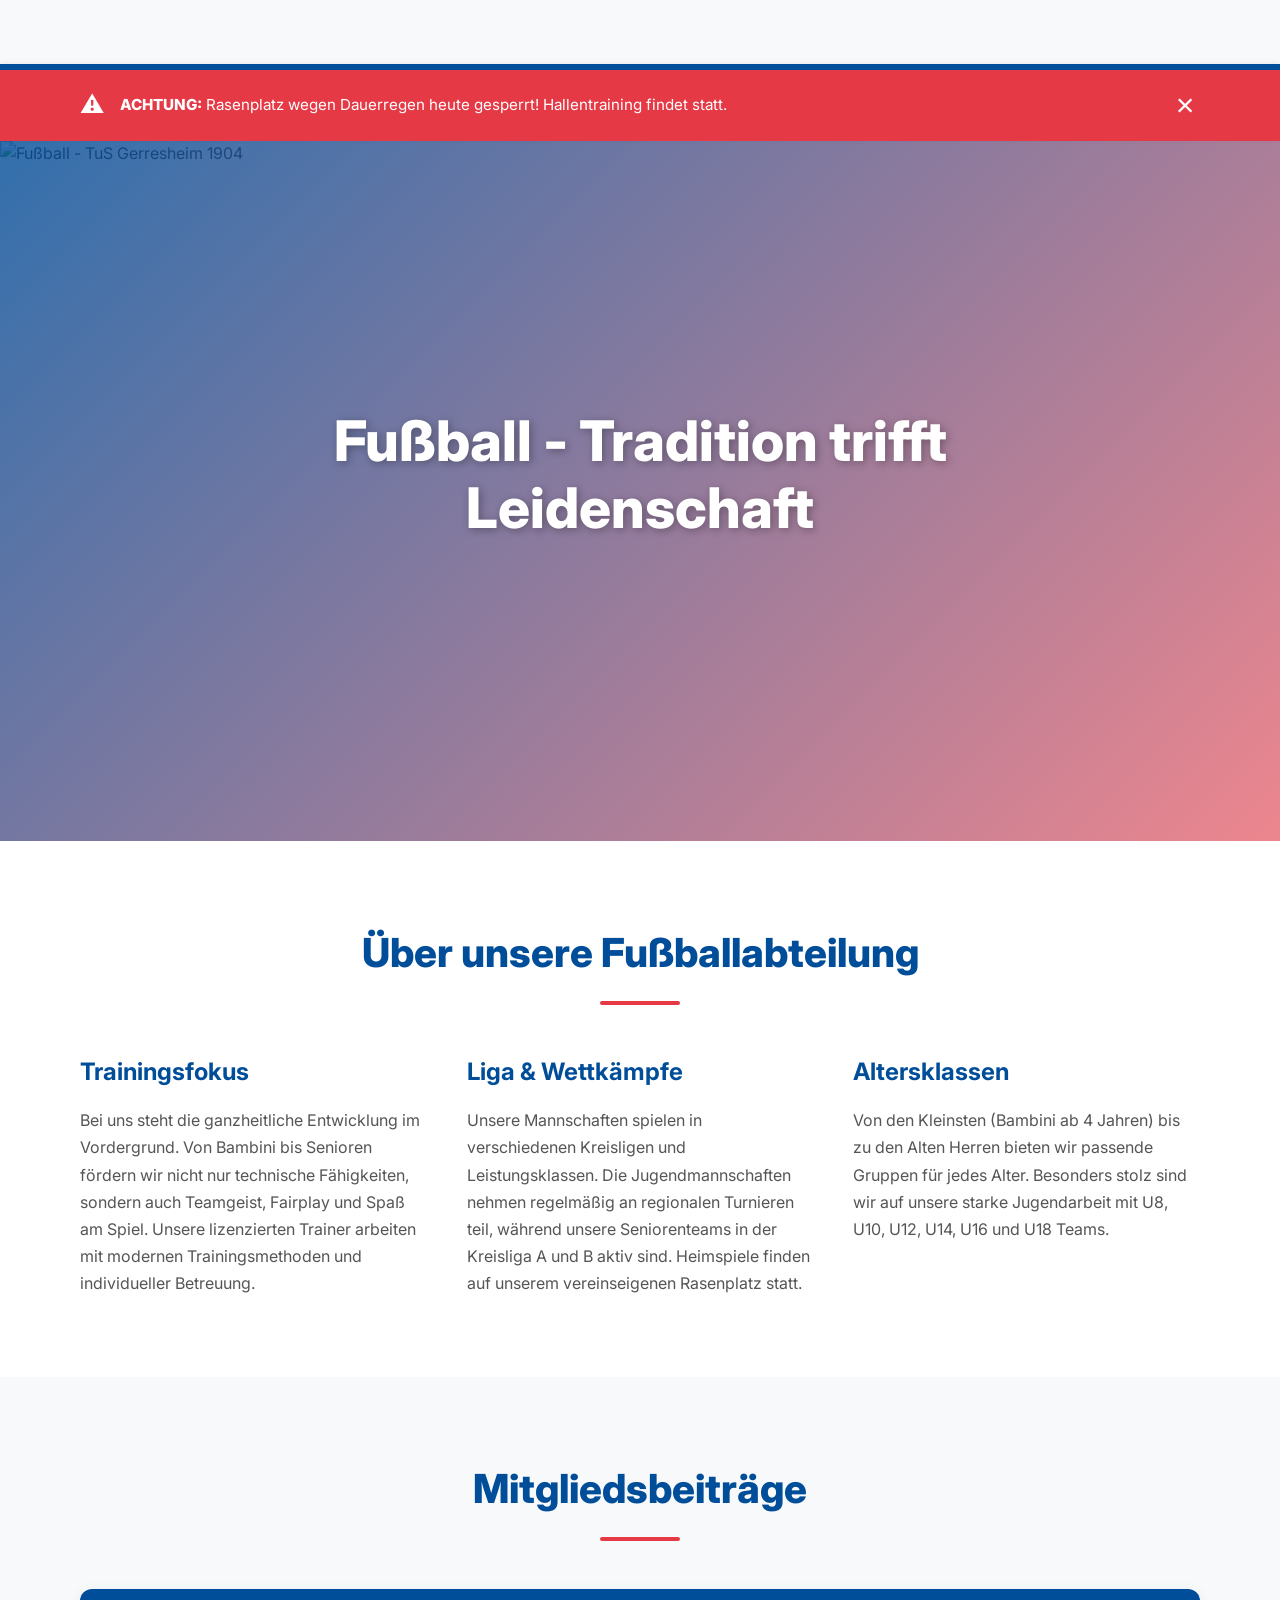
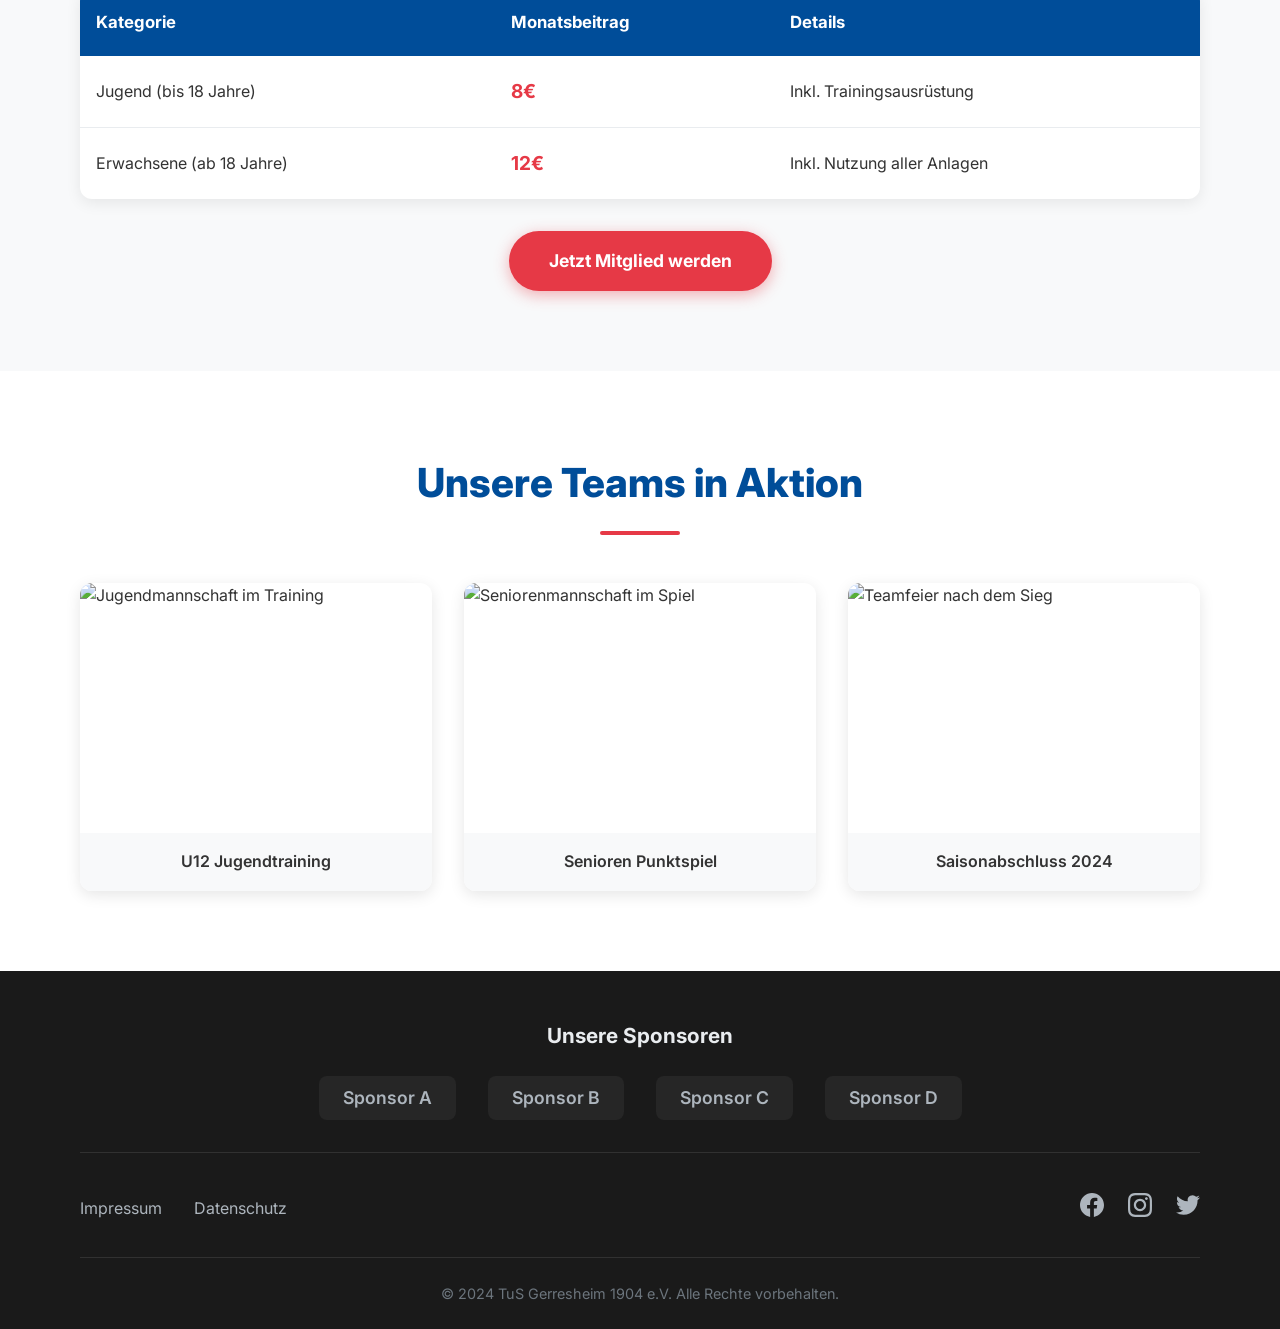
==== fussball.html @ 2b47c6f2 "Next" ====
<!DOCTYPE html>
<html lang="de">

<head>
    <meta charset="UTF-8">
    <meta name="viewport" content="width=device-width, initial-scale=1.0">
    <meta name="description"
        content="Fußballabteilung TuS Gerresheim 1904 e.V. - Tradition, Leidenschaft und Teamgeist seit 1904.">
    <title>Fußball - TuS Gerresheim 1904 e.V.</title>

    <!-- Google Fonts -->
    <link rel="preconnect" href="https://fonts.googleapis.com">
    <link rel="preconnect" href="https://fonts.gstatic.com" crossorigin>
    <link href="https://fonts.googleapis.com/css2?family=Inter:wght@400;600;700;800&display=swap" rel="stylesheet">

    <!-- Stylesheet -->
    <link rel="stylesheet" href="styles.css">
</head>

<body>

    <!-- ==================== HEADER & NAVIGATION ==================== -->
    <header class="site-header">
        <div class="container">
            <div class="header-content">
                <!-- Logo -->
                <div class="logo">
                    <h1>TuS Gerresheim 1904</h1>
                </div>

                <!-- Desktop Navigation -->
                <nav class="main-nav">
                    <ul class="nav-list">
                        <li><a href="index.html">Start</a></li>
                        <li class="dropdown">
                            <a href="index.html#abteilungen">Abteilungen</a>
                            <ul class="dropdown-menu">
                                <li><a href="fussball.html">Fußball</a></li>
                                <li><a href="tennis.html">Tennis</a></li>
                                <li><a href="index.html#turnen">Turnen</a></li>
                            </ul>
                        </li>
                        <li><a href="mitgliedschaft.html">Mitgliedschaft</a></li>
                        <li><a href="kontakt.html">Kontakt</a></li>
                    </ul>
                </nav>

                <!-- Mobile Hamburger -->
                <button class="hamburger" id="hamburger" aria-label="Toggle navigation">
                    <span></span>
                    <span></span>
                    <span></span>
                </button>
            </div>
        </div>

        <!-- Mobile Navigation -->
        <nav class="mobile-nav" id="mobileNav">
            <ul class="mobile-nav-list">
                <li><a href="index.html">Start</a></li>
                <li><a href="fussball.html">Fußball</a></li>
                <li><a href="tennis.html">Tennis</a></li>
                <li><a href="index.html#turnen">Turnen</a></li>
                <li><a href="mitgliedschaft.html">Mitgliedschaft</a></li>
                <li><a href="kontakt.html">Kontakt</a></li>
            </ul>
        </nav>
    </header>

    <!-- ==================== NEWS TICKER (CRITICAL FEATURE) ==================== -->
    <div class="news-ticker" id="newsTicker">
        <div class="container">
            <div class="ticker-content">
                <span class="ticker-icon">⚠</span>
                <p class="ticker-text">
                    <strong>ACHTUNG:</strong> Rasenplatz wegen Dauerregen heute gesperrt! Hallentraining findet statt.
                </p>
                <button class="ticker-close" id="tickerClose" aria-label="Nachricht schließen">
                    &times;
                </button>
            </div>
        </div>
    </div>

    <!-- ==================== HERO SECTION ==================== -->
    <section class="hero">
        <div class="hero-image">
            <img src="https://images.pexels.com/photos/274422/pexels-photo-274422.jpeg?auto=compress&cs=tinysrgb&w=1260&h=750&dpr=1"
                alt="Fußball - TuS Gerresheim 1904">
        </div>
        <div class="hero-overlay"></div>
        <div class="hero-content">
            <h2 class="hero-headline">Fußball - Tradition trifft Leidenschaft</h2>
        </div>
    </section>

    <!-- ==================== INFOS SECTION ==================== -->
    <section class="department-detail">
        <div class="container">
            <h2 class="section-title">Über unsere Fußballabteilung</h2>

            <div class="detail-content">
                <div class="detail-block">
                    <h3>Trainingsfokus</h3>
                    <p>Bei uns steht die ganzheitliche Entwicklung im Vordergrund. Von Bambini bis Senioren fördern wir
                        nicht nur technische Fähigkeiten, sondern auch Teamgeist, Fairplay und Spaß am Spiel. Unsere
                        lizenzierten Trainer arbeiten mit modernen Trainingsmethoden und individueller Betreuung.</p>
                </div>

                <div class="detail-block">
                    <h3>Liga & Wettkämpfe</h3>
                    <p>Unsere Mannschaften spielen in verschiedenen Kreisligen und Leistungsklassen. Die
                        Jugendmannschaften nehmen regelmäßig an regionalen Turnieren teil, während unsere Seniorenteams
                        in der Kreisliga A und B aktiv sind. Heimspiele finden auf unserem vereinseigenen Rasenplatz
                        statt.</p>
                </div>

                <div class="detail-block">
                    <h3>Altersklassen</h3>
                    <p>Von den Kleinsten (Bambini ab 4 Jahren) bis zu den Alten Herren bieten wir passende Gruppen für
                        jedes Alter. Besonders stolz sind wir auf unsere starke Jugendarbeit mit U8, U10, U12, U14, U16
                        und U18 Teams.</p>
                </div>
            </div>
        </div>
    </section>

    <!-- ==================== PRICING SECTION ==================== -->
    <section class="pricing-section">
        <div class="container">
            <h2 class="section-title">Mitgliedsbeiträge</h2>

            <div class="pricing-table-wrapper">
                <table class="pricing-table">
                    <thead>
                        <tr>
                            <th>Kategorie</th>
                            <th>Monatsbeitrag</th>
                            <th>Details</th>
                        </tr>
                    </thead>
                    <tbody>
                        <tr>
                            <td data-label="Kategorie">Jugend (bis 18 Jahre)</td>
                            <td data-label="Monatsbeitrag"><strong>8€</strong></td>
                            <td data-label="Details">Inkl. Trainingsausrüstung</td>
                        </tr>
                        <tr>
                            <td data-label="Kategorie">Erwachsene (ab 18 Jahre)</td>
                            <td data-label="Monatsbeitrag"><strong>12€</strong></td>
                            <td data-label="Details">Inkl. Nutzung aller Anlagen</td>
                        </tr>
                    </tbody>
                </table>
            </div>

            <div class="cta-centered">
                <a href="mitgliedschaft.html" class="cta-button">Jetzt Mitglied werden</a>
            </div>
        </div>
    </section>

    <!-- ==================== TEAM GALLERY SECTION ==================== -->
    <section class="team-gallery">
        <div class="container">
            <h2 class="section-title">Unsere Teams in Aktion</h2>

            <div class="photo-grid">
                <div class="photo-item">
                    <img src="https://images.pexels.com/photos/274506/pexels-photo-274506.jpeg?auto=compress&cs=tinysrgb&w=800"
                        alt="Jugendmannschaft im Training">
                    <p class="photo-caption">U12 Jugendtraining</p>
                </div>

                <div class="photo-item">
                    <img src="https://images.pexels.com/photos/262524/pexels-photo-262524.jpeg?auto=compress&cs=tinysrgb&w=800"
                        alt="Seniorenmannschaft im Spiel">
                    <p class="photo-caption">Senioren Punktspiel</p>
                </div>

                <div class="photo-item">
                    <img src="https://images.pexels.com/photos/1884574/pexels-photo-1884574.jpeg?auto=compress&cs=tinysrgb&w=800"
                        alt="Teamfeier nach dem Sieg">
                    <p class="photo-caption">Saisonabschluss 2024</p>
                </div>
            </div>
        </div>
    </section>

    <!-- ==================== FOOTER ==================== -->
    <footer class="site-footer">
        <div class="container">
            <!-- Sponsors Strip -->
            <div class="sponsors">
                <h3>Unsere Sponsoren</h3>
                <div class="sponsors-list">
                    <span class="sponsor-item">Sponsor A</span>
                    <span class="sponsor-item">Sponsor B</span>
                    <span class="sponsor-item">Sponsor C</span>
                    <span class="sponsor-item">Sponsor D</span>
                </div>
            </div>

            <!-- Footer Links & Social -->
            <div class="footer-content">
                <div class="footer-links">
                    <a href="#impressum">Impressum</a>
                    <a href="#datenschutz">Datenschutz</a>
                </div>

                <div class="social-media">
                    <a href="#" aria-label="Facebook">
                        <svg xmlns="http://www.w3.org/2000/svg" width="24" height="24" viewBox="0 0 24 24"
                            fill="currentColor">
                            <path
                                d="M24 12.073c0-6.627-5.373-12-12-12s-12 5.373-12 12c0 5.99 4.388 10.954 10.125 11.854v-8.385H7.078v-3.47h3.047V9.43c0-3.007 1.792-4.669 4.533-4.669 1.312 0 2.686.235 2.686.235v2.953H15.83c-1.491 0-1.956.925-1.956 1.874v2.25h3.328l-.532 3.47h-2.796v8.385C19.612 23.027 24 18.062 24 12.073z" />
                        </svg>
                    </a>
                    <a href="#" aria-label="Instagram">
                        <svg xmlns="http://www.w3.org/2000/svg" width="24" height="24" viewBox="0 0 24 24"
                            fill="currentColor">
                            <path
                                d="M12 2.163c3.204 0 3.584.012 4.85.07 3.252.148 4.771 1.691 4.919 4.919.058 1.265.069 1.645.069 4.849 0 3.205-.012 3.584-.069 4.849-.149 3.225-1.664 4.771-4.919 4.919-1.266.058-1.644.07-4.85.07-3.204 0-3.584-.012-4.849-.07-3.26-.149-4.771-1.699-4.919-4.92-.058-1.265-.07-1.644-.07-4.849 0-3.204.013-3.583.07-4.849.149-3.227 1.664-4.771 4.919-4.919 1.266-.057 1.645-.069 4.849-.069zm0-2.163c-3.259 0-3.667.014-4.947.072-4.358.2-6.78 2.618-6.98 6.98-.059 1.281-.073 1.689-.073 4.948 0 3.259.014 3.668.072 4.948.2 4.358 2.618 6.78 6.98 6.98 1.281.058 1.689.072 4.948.072 3.259 0 3.668-.014 4.948-.072 4.354-.2 6.782-2.618 6.979-6.98.059-1.28.073-1.689.073-4.948 0-3.259-.014-3.667-.072-4.947-.196-4.354-2.617-6.78-6.979-6.98-1.281-.059-1.69-.073-4.949-.073zm0 5.838c-3.403 0-6.162 2.759-6.162 6.162s2.759 6.163 6.162 6.163 6.162-2.759 6.162-6.163c0-3.403-2.759-6.162-6.162-6.162zm0 10.162c-2.209 0-4-1.79-4-4 0-2.209 1.791-4 4-4s4 1.791 4 4c0 2.21-1.791 4-4 4zm6.406-11.845c-.796 0-1.441.645-1.441 1.44s.645 1.44 1.441 1.44c.795 0 1.439-.645 1.439-1.44s-.644-1.44-1.439-1.44z" />
                        </svg>
                    </a>
                    <a href="#" aria-label="Twitter">
                        <svg xmlns="http://www.w3.org/2000/svg" width="24" height="24" viewBox="0 0 24 24"
                            fill="currentColor">
                            <path
                                d="M23.953 4.57a10 10 0 01-2.825.775 4.958 4.958 0 002.163-2.723c-.951.555-2.005.959-3.127 1.184a4.92 4.92 0 00-8.384 4.482C7.69 8.095 4.067 6.13 1.64 3.162a4.822 4.822 0 00-.666 2.475c0 1.71.87 3.213 2.188 4.096a4.904 4.904 0 01-2.228-.616v.06a4.923 4.923 0 003.946 4.827 4.996 4.996 0 01-2.212.085 4.936 4.936 0 004.604 3.417 9.867 9.867 0 01-6.102 2.105c-.39 0-.779-.023-1.17-.067a13.995 13.995 0 007.557 2.209c9.053 0 13.998-7.496 13.998-13.985 0-.21 0-.42-.015-.63A9.935 9.935 0 0024 4.59z" />
                        </svg>
                    </a>
                </div>
            </div>

            <div class="footer-copyright">
                <p>&copy; 2024 TuS Gerresheim 1904 e.V. Alle Rechte vorbehalten.</p>
            </div>
        </div>
    </footer>

    <!-- JavaScript -->
    <script src="script.js"></script>

</body>

</html>
---- styles.css ----
/* ==================== RESET & BASE STYLES ==================== */
* {
    margin: 0;
    padding: 0;
    box-sizing: border-box;
}

html {
    scroll-behavior: smooth;
}

body {
    font-family: 'Inter', -apple-system, BlinkMacSystemFont, 'Segoe UI', Roboto, sans-serif;
    line-height: 1.6;
    color: #333;
    background-color: #f8f9fa;
}

.container {
    max-width: 1200px;
    margin: 0 auto;
    padding: 0 20px;
}

/* ==================== HEADER & NAVIGATION ==================== */
.site-header {
    background-color: #004d99;
    /* Deep Club Blue */
    color: white;
    padding: 1rem 0;
    position: sticky;
    top: 4rem;
    z-index: 999;
    /* Below ticker (1001) */
    box-shadow: 0 2px 8px rgba(0, 0, 0, 0.15);
}

.header-content {
    display: flex;
    justify-content: space-between;
    align-items: center;
}

.logo h1 {
    font-size: 1.5rem;
    font-weight: 800;
    letter-spacing: -0.5px;
}

/* Desktop Navigation */
.main-nav {
    display: none;
}

.nav-list {
    display: flex;
    list-style: none;
    gap: 2rem;
}

.nav-list a {
    color: white;
    text-decoration: none;
    font-weight: 600;
    transition: color 0.3s ease;
    padding: 0.5rem 0;
}

.nav-list a:hover {
    color: #e63946;
    /* Energetic Red */
}

/* Dropdown */
.dropdown {
    position: relative;
}

.dropdown-menu {
    position: absolute;
    top: 100%;
    left: 0;
    background-color: #003d7a;
    list-style: none;
    min-width: 150px;
    opacity: 0;
    visibility: hidden;
    transform: translateY(-10px);
    transition: all 0.3s ease;
    border-radius: 4px;
    overflow: hidden;
}

.dropdown:hover .dropdown-menu {
    opacity: 1;
    visibility: visible;
    transform: translateY(0);
}

.dropdown-menu li {
    border-bottom: 1px solid rgba(255, 255, 255, 0.1);
}

.dropdown-menu li:last-child {
    border-bottom: none;
}

.dropdown-menu a {
    display: block;
    padding: 0.75rem 1rem;
}

.dropdown-menu a:hover {
    background-color: #002d5a;
}

/* Hamburger Menu */
.hamburger {
    display: flex;
    flex-direction: column;
    gap: 4px;
    background: none;
    border: none;
    cursor: pointer;
    padding: 8px;
}

.hamburger span {
    width: 25px;
    height: 3px;
    background-color: white;
    transition: all 0.3s ease;
    border-radius: 2px;
}

.hamburger.active span:nth-child(1) {
    transform: rotate(45deg) translate(7px, 7px);
}

.hamburger.active span:nth-child(2) {
    opacity: 0;
}

.hamburger.active span:nth-child(3) {
    transform: rotate(-45deg) translate(6px, -6px);
}

/* Mobile Navigation */
.mobile-nav {
    display: none;
    background-color: #003d7a;
    overflow: hidden;
    max-height: 0;
    transition: max-height 0.3s ease;
}

.mobile-nav.active {
    display: block;
    max-height: 400px;
}

.mobile-nav-list {
    list-style: none;
    padding: 1rem 0;
}

.mobile-nav-list li {
    border-bottom: 1px solid rgba(255, 255, 255, 0.1);
}

.mobile-nav-list a {
    display: block;
    color: white;
    text-decoration: none;
    padding: 1rem 20px;
    font-weight: 600;
    transition: background-color 0.3s ease;
}

.mobile-nav-list a:hover {
    background-color: #002d5a;
}

/* ==================== NEWS TICKER (CRITICAL FEATURE) ==================== */
.news-ticker {
    background-color: #e63946;
    /* Energetic Red */
    color: white;
    padding: 1rem 0;
    animation: slideDown 0.5s ease;
    position: sticky;
    top: 0;
    z-index: 1001;
    /* Higher than header (1000) so it stays on top */
}

@keyframes slideDown {
    from {
        transform: translateY(-100%);
        opacity: 0;
    }

    to {
        transform: translateY(0);
        opacity: 1;
    }
}

.ticker-content {
    display: flex;
    align-items: center;
    gap: 1rem;
}

.ticker-icon {
    font-size: 1.5rem;
    flex-shrink: 0;
}

.ticker-text {
    flex: 1;
    font-size: 0.95rem;
}

.ticker-text strong {
    font-weight: 800;
}

.ticker-close {
    background: none;
    border: none;
    color: white;
    font-size: 2rem;
    cursor: pointer;
    padding: 0;
    width: 30px;
    height: 30px;
    display: flex;
    align-items: center;
    justify-content: center;
    transition: transform 0.2s ease;
    flex-shrink: 0;
}

.ticker-close:hover {
    transform: scale(1.2);
}

.news-ticker.hidden {
    display: none;
}

/* ==================== HERO SECTION ==================== */
.hero {
    position: relative;
    height: 600px;
    display: flex;
    align-items: center;
    justify-content: center;
    overflow: hidden;
}

.hero-image {
    position: absolute;
    top: 0;
    left: 0;
    width: 100%;
    height: 100%;
}

.hero-image img {
    width: 100%;
    height: 100%;
    object-fit: cover;
}

.hero-overlay {
    position: absolute;
    top: 0;
    left: 0;
    width: 100%;
    height: 100%;
    background: linear-gradient(135deg, rgba(0, 77, 153, 0.8), rgba(230, 57, 70, 0.6));
}

.hero-content {
    position: relative;
    z-index: 10;
    text-align: center;
    color: white;
    max-width: 800px;
    padding: 0 20px;
}

.hero-headline {
    font-size: clamp(2rem, 5vw, 3.5rem);
    font-weight: 800;
    margin-bottom: 2rem;
    line-height: 1.2;
    text-shadow: 2px 2px 8px rgba(0, 0, 0, 0.3);
}

.cta-button {
    display: inline-block;
    background-color: #e63946;
    color: white;
    padding: 1rem 2.5rem;
    font-size: 1.1rem;
    font-weight: 700;
    text-decoration: none;
    border-radius: 50px;
    transition: all 0.3s ease;
    box-shadow: 0 4px 15px rgba(230, 57, 70, 0.4);
}

.cta-button:hover {
    background-color: #d62839;
    transform: translateY(-2px);
    box-shadow: 0 6px 20px rgba(230, 57, 70, 0.6);
}

/* ==================== SECTIONS GENERAL ==================== */
section {
    padding: 4rem 0;
}

.section-title {
    text-align: center;
    font-size: 2.5rem;
    font-weight: 800;
    color: #004d99;
    margin-bottom: 3rem;
    position: relative;
}

.section-title::after {
    content: '';
    display: block;
    width: 80px;
    height: 4px;
    background-color: #e63946;
    margin: 1rem auto 0;
    border-radius: 2px;
}

/* ==================== DEPARTMENTS CARDS ==================== */
.departments {
    background-color: white;
}

.departments-grid {
    display: grid;
    grid-template-columns: repeat(auto-fit, minmax(280px, 1fr));
    gap: 2rem;
}

.department-card {
    background: linear-gradient(135deg, #f8f9fa 0%, #e9ecef 100%);
    border-radius: 12px;
    padding: 2.5rem 2rem;
    text-align: center;
    transition: all 0.3s ease;
    border: 2px solid transparent;
}

.department-card:hover {
    transform: translateY(-8px);
    border-color: #004d99;
    box-shadow: 0 12px 30px rgba(0, 77, 153, 0.15);
}

.card-icon {
    color: #004d99;
    margin-bottom: 1.5rem;
}

.department-card h3 {
    font-size: 1.75rem;
    color: #004d99;
    margin-bottom: 1rem;
    font-weight: 700;
}

.department-card p {
    color: #555;
    line-height: 1.7;
}

/* ==================== TRAINING SCHEDULE (RESPONSIVE TABLE) ==================== */
.training-schedule {
    background-color: #f8f9fa;
}

.table-wrapper {
    overflow-x: auto;
    background: white;
    border-radius: 12px;
    box-shadow: 0 4px 15px rgba(0, 0, 0, 0.08);
}

.schedule-table {
    width: 100%;
    border-collapse: collapse;
}

/* Table Header */
.schedule-table thead {
    background-color: #004d99;
    color: white;
}

.schedule-table th {
    padding: 1.25rem 1rem;
    text-align: left;
    font-weight: 700;
    font-size: 1.05rem;
}

/* Table Body */
.schedule-table tbody tr {
    border-bottom: 1px solid #e9ecef;
    transition: background-color 0.3s ease;
}

.schedule-table tbody tr:hover {
    background-color: #f1f3f5;
}

.schedule-table tbody tr:last-child {
    border-bottom: none;
}

.schedule-table td {
    padding: 1.25rem 1rem;
    color: #333;
}

/* 
    CRITICAL: RESPONSIVE TABLE TRANSFORMATION
    
    Strategy: On mobile (<768px), transform the table into card-style blocks
    
    How it works:
    1. Hide the <thead> completely on mobile
    2. Make each <tr> display as a block (becomes a "card")
    3. Make each <td> display as a grid with 2 columns:
       - Column 1: The label (from data-label attribute)
       - Column 2: The actual cell content
    4. Add spacing and borders to create card appearance
    
    This prevents horizontal scrolling and makes data scannable on phones
*/

@media screen and (max-width: 767px) {

    /* Hide table header on mobile */
    .schedule-table thead {
        display: none;
    }

    /* Transform rows into cards */
    .schedule-table tbody tr {
        display: block;
        margin-bottom: 1.5rem;
        border: 2px solid #e9ecef;
        border-radius: 8px;
        overflow: hidden;
    }

    .schedule-table tbody tr:last-child {
        margin-bottom: 0;
    }

    /* Transform cells into labeled rows */
    .schedule-table td {
        display: grid;
        grid-template-columns: 120px 1fr;
        gap: 1rem;
        padding: 1rem;
        border-bottom: 1px solid #f1f3f5;
    }

    .schedule-table td:last-child {
        border-bottom: none;
    }

    /* Add labels before each cell using data-label attribute */
    .schedule-table td::before {
        content: attr(data-label);
        font-weight: 700;
        color: #004d99;
    }

    /* Alternate row background for better readability in card */
    .schedule-table td:nth-child(odd) {
        background-color: #f8f9fa;
    }
}

/* ==================== CONTACT / BOARD MEMBERS ==================== */
.contacts {
    background-color: white;
}

.contacts-grid {
    display: grid;
    grid-template-columns: repeat(auto-fit, minmax(250px, 1fr));
    gap: 2.5rem;
}

.contact-card {
    text-align: center;
    padding: 2rem;
    background: #f8f9fa;
    border-radius: 12px;
    transition: all 0.3s ease;
}

.contact-card:hover {
    transform: translateY(-5px);
    box-shadow: 0 8px 20px rgba(0, 0, 0, 0.1);
}

.contact-photo {
    width: 150px;
    height: 150px;
    margin: 0 auto 1.5rem;
    border-radius: 50%;
    overflow: hidden;
    border: 4px solid #004d99;
}

.contact-photo img {
    width: 100%;
    height: 100%;
    object-fit: cover;
}

.contact-name {
    font-size: 1.4rem;
    color: #004d99;
    margin-bottom: 0.5rem;
    font-weight: 700;
}

.contact-role {
    color: #666;
    margin-bottom: 1.5rem;
    font-size: 1rem;
}

.contact-button {
    display: inline-block;
    background-color: #e63946;
    color: white;
    padding: 0.75rem 2rem;
    text-decoration: none;
    border-radius: 50px;
    font-weight: 600;
    transition: all 0.3s ease;
}

.contact-button:hover {
    background-color: #d62839;
    transform: scale(1.05);
}

/* ==================== FOOTER ==================== */
.site-footer {
    background-color: #1a1a1a;
    color: white;
    padding: 3rem 0 1.5rem;
}

.sponsors {
    margin-bottom: 2.5rem;
    padding-bottom: 2rem;
    border-bottom: 1px solid rgba(255, 255, 255, 0.1);
}

.sponsors h3 {
    text-align: center;
    font-size: 1.3rem;
    margin-bottom: 1.5rem;
    color: #e9ecef;
}

.sponsors-list {
    display: flex;
    flex-wrap: wrap;
    justify-content: center;
    gap: 2rem;
}

.sponsor-item {
    color: #adb5bd;
    font-size: 1.1rem;
    font-weight: 600;
    padding: 0.5rem 1.5rem;
    background-color: rgba(255, 255, 255, 0.05);
    border-radius: 8px;
}

.footer-content {
    display: flex;
    justify-content: space-between;
    align-items: center;
    flex-wrap: wrap;
    gap: 2rem;
    margin-bottom: 2rem;
}

.footer-links {
    display: flex;
    gap: 2rem;
}

.footer-links a {
    color: #adb5bd;
    text-decoration: none;
    transition: color 0.3s ease;
}

.footer-links a:hover {
    color: #e63946;
}

.social-media {
    display: flex;
    gap: 1.5rem;
}

.social-media a {
    color: #adb5bd;
    transition: all 0.3s ease;
}

.social-media a:hover {
    color: #e63946;
    transform: translateY(-3px);
}

.footer-copyright {
    text-align: center;
    padding-top: 1.5rem;
    border-top: 1px solid rgba(255, 255, 255, 0.1);
    color: #6c757d;
    font-size: 0.9rem;
}

/* ==================== RESPONSIVE BREAKPOINTS ==================== */

/* Tablet and up: Show desktop nav, hide hamburger */
@media screen and (min-width: 768px) {
    .main-nav {
        display: block;
    }

    .hamburger {
        display: none;
    }

    .hero {
        height: 700px;
    }
}

/* Desktop: Larger containers and spacing */
@media screen and (min-width: 1024px) {
    .container {
        padding: 0 40px;
    }

    section {
        padding: 5rem 0;
    }
}

/* ==================== NEW PAGE STYLES ==================== */

/* Small Hero Variant */
.hero.small-hero {
    height: 400px;
}

/* Department Detail Pages */
.department-detail {
    background-color: white;
}

.detail-content {
    display: grid;
    grid-template-columns: repeat(auto-fit, minmax(300px, 1fr));
    gap: 2.5rem;
}

.detail-block h3 {
    font-size: 1.5rem;
    color: #004d99;
    margin-bottom: 1rem;
    font-weight: 700;
}

.detail-block p {
    color: #555;
    line-height: 1.7;
}

/* Pricing Tables */
.pricing-section {
    background-color: #f8f9fa;
}

.pricing-table-wrapper {
    overflow-x: auto;
    background: white;
    border-radius: 12px;
    box-shadow: 0 4px 15px rgba(0, 0, 0, 0.08);
    margin-bottom: 2rem;
}

.pricing-table {
    width: 100%;
    border-collapse: collapse;
}

.pricing-table thead {
    background-color: #004d99;
    color: white;
}

.pricing-table th {
    padding: 1.25rem 1rem;
    text-align: left;
    font-weight: 700;
    font-size: 1.05rem;
}

.pricing-table tbody tr {
    border-bottom: 1px solid #e9ecef;
    transition: background-color 0.3s ease;
}

.pricing-table tbody tr:hover {
    background-color: #f1f3f5;
}

.pricing-table tbody tr:last-child {
    border-bottom: none;
}

.pricing-table td {
    padding: 1.25rem 1rem;
    color: #333;
}

.pricing-table strong {
    color: #e63946;
    font-size: 1.2rem;
}

.cta-centered {
    text-align: center;
    margin-top: 2rem;
}

/* Responsive Pricing Table */
@media screen and (max-width: 767px) {
    .pricing-table thead {
        display: none;
    }

    .pricing-table tbody tr {
        display: block;
        margin-bottom: 1.5rem;
        border: 2px solid #e9ecef;
        border-radius: 8px;
        overflow: hidden;
    }

    .pricing-table td {
        display: grid;
        grid-template-columns: 120px 1fr;
        gap: 1rem;
        padding: 1rem;
        border-bottom: 1px solid #f1f3f5;
    }

    .pricing-table td:last-child {
        border-bottom: none;
    }

    .pricing-table td::before {
        content: attr(data-label);
        font-weight: 700;
        color: #004d99;
    }

    .pricing-table td:nth-child(odd) {
        background-color: #f8f9fa;
    }
}

/* Team Gallery */
.team-gallery {
    background-color: white;
}

.photo-grid {
    display: grid;
    grid-template-columns: repeat(auto-fit, minmax(280px, 1fr));
    gap: 2rem;
}

.photo-item {
    border-radius: 12px;
    overflow: hidden;
    box-shadow: 0 4px 15px rgba(0, 0, 0, 0.1);
    transition: transform 0.3s ease;
}

.photo-item:hover {
    transform: translateY(-5px);
}

.photo-item img {
    width: 100%;
    height: 250px;
    object-fit: cover;
    display: block;
}

.photo-caption {
    padding: 1rem;
    text-align: center;
    background-color: #f8f9fa;
    color: #333;
    font-weight: 600;
}

/* Feature Highlight Section */
.feature-highlight {
    background: linear-gradient(135deg, #f8f9fa 0%, #e9ecef 100%);
}

.highlight-content {
    display: grid;
    grid-template-columns: 1fr;
    gap: 2.5rem;
    align-items: center;
}

@media screen and (min-width: 768px) {
    .highlight-content {
        grid-template-columns: 1.2fr 1fr;
    }
}

.highlight-text h3 {
    font-size: 1.75rem;
    color: #004d99;
    margin-bottom: 1.5rem;
    font-weight: 700;
}

.highlight-text p {
    color: #555;
    line-height: 1.7;
    margin-bottom: 1.5rem;
}

.feature-list {
    list-style: none;
    margin: 1.5rem 0;
    padding: 0;
}

.feature-list li {
    padding: 0.75rem 0;
    padding-left: 2rem;
    position: relative;
    color: #333;
}

.feature-list li::before {
    content: "✓";
    position: absolute;
    left: 0;
    color: #e63946;
    font-weight: 700;
    font-size: 1.2rem;
}

.highlight-price {
    background-color: #004d99;
    color: white;
    padding: 1rem;
    border-radius: 8px;
    text-align: center;
    font-size: 1.2rem;
    margin-top: 1.5rem;
}

.highlight-image {
    border-radius: 12px;
    overflow: hidden;
    box-shadow: 0 8px 20px rgba(0, 0, 0, 0.15);
}

.highlight-image img {
    width: 100%;
    height: auto;
    display: block;
}

/* Membership Pricing Section */
.membership-pricing {
    background-color: white;
}

.section-intro {
    text-align: center;
    color: #555;
    font-size: 1.1rem;
    margin-bottom: 2.5rem;
    max-width: 700px;
    margin-left: auto;
    margin-right: auto;
}

.comparison-table {
    width: 100%;
    border-collapse: collapse;
}

.comparison-table thead {
    background-color: #004d99;
    color: white;
}

.comparison-table th {
    padding: 1.25rem 1rem;
    text-align: left;
    font-weight: 700;
}

.comparison-table tbody tr {
    border-bottom: 1px solid #e9ecef;
}

.comparison-table tbody tr:hover {
    background-color: #f8f9fa;
}

.comparison-table td {
    padding: 1.25rem 1rem;
}

.price-highlight {
    color: #e63946;
    font-weight: 700;
    font-size: 1.3rem;
}

/* Responsive Comparison Table */
@media screen and (max-width: 767px) {
    .comparison-table thead {
        display: none;
    }

    .comparison-table tbody tr {
        display: block;
        margin-bottom: 1.5rem;
        border: 2px solid #e9ecef;
        border-radius: 8px;
        overflow: hidden;
    }

    .comparison-table td {
        display: grid;
        grid-template-columns: 120px 1fr;
        gap: 1rem;
        padding: 1rem;
        border-bottom: 1px solid #f1f3f5;
    }

    .comparison-table td:last-child {
        border-bottom: none;
    }

    .comparison-table td::before {
        content: attr(data-label);
        font-weight: 700;
        color: #004d99;
    }
}

/* Application Form */
.application-form-section {
    background-color: #f8f9fa;
}

.membership-form {
    max-width: 800px;
    margin: 0 auto;
    background: white;
    padding: 2.5rem;
    border-radius: 12px;
    box-shadow: 0 4px 15px rgba(0, 0, 0, 0.08);
}

.form-row {
    display: grid;
    grid-template-columns: 1fr;
    gap: 1.5rem;
    margin-bottom: 1.5rem;
}

@media screen and (min-width: 768px) {
    .form-row {
        grid-template-columns: 1fr 1fr;
    }
}

.form-group {
    margin-bottom: 1.5rem;
}

.form-group label {
    display: block;
    font-weight: 600;
    color: #333;
    margin-bottom: 0.5rem;
}

.form-group input,
.form-group select,
.form-group textarea {
    width: 100%;
    padding: 0.75rem;
    border: 2px solid #e9ecef;
    border-radius: 8px;
    font-size: 1rem;
    font-family: 'Inter', sans-serif;
    transition: border-color 0.3s ease;
}

.form-group input:focus,
.form-group select:focus,
.form-group textarea:focus {
    outline: none;
    border-color: #004d99;
}

.form-group textarea {
    resize: vertical;
}

.form-submit {
    text-align: center;
    margin-top: 2rem;
}

/* Location Section */
.location-section {
    background-color: white;
}

.location-grid {
    display: grid;
    grid-template-columns: 1fr;
    gap: 2.5rem;
}

@media screen and (min-width: 768px) {
    .location-grid {
        grid-template-columns: 1.5fr 1fr;
    }
}

.map-container {
    border-radius: 12px;
    overflow: hidden;
    box-shadow: 0 4px 15px rgba(0, 0, 0, 0.1);
}

.map-container iframe {
    width: 100%;
    display: block;
}

.address-info h3 {
    font-size: 1.5rem;
    color: #004d99;
    margin-bottom: 1rem;
    font-weight: 700;
}

.address-info h4 {
    font-size: 1.2rem;
    color: #004d99;
    margin-top: 2rem;
    margin-bottom: 1rem;
    font-weight: 600;
}

.address {
    background-color: #f8f9fa;
    padding: 1.5rem;
    border-radius: 8px;
    margin-bottom: 1.5rem;
    line-height: 1.8;
}

.directions-list {
    list-style: none;
    padding: 0;
}

.directions-list li {
    padding: 0.75rem 0;
    padding-left: 2rem;
    position: relative;
    color: #555;
    border-bottom: 1px solid #f1f3f5;
}

.directions-list li:last-child {
    border-bottom: none;
}

.directions-list li::before {
    content: "→";
    position: absolute;
    left: 0;
    color: #e63946;
    font-weight: 700;
}
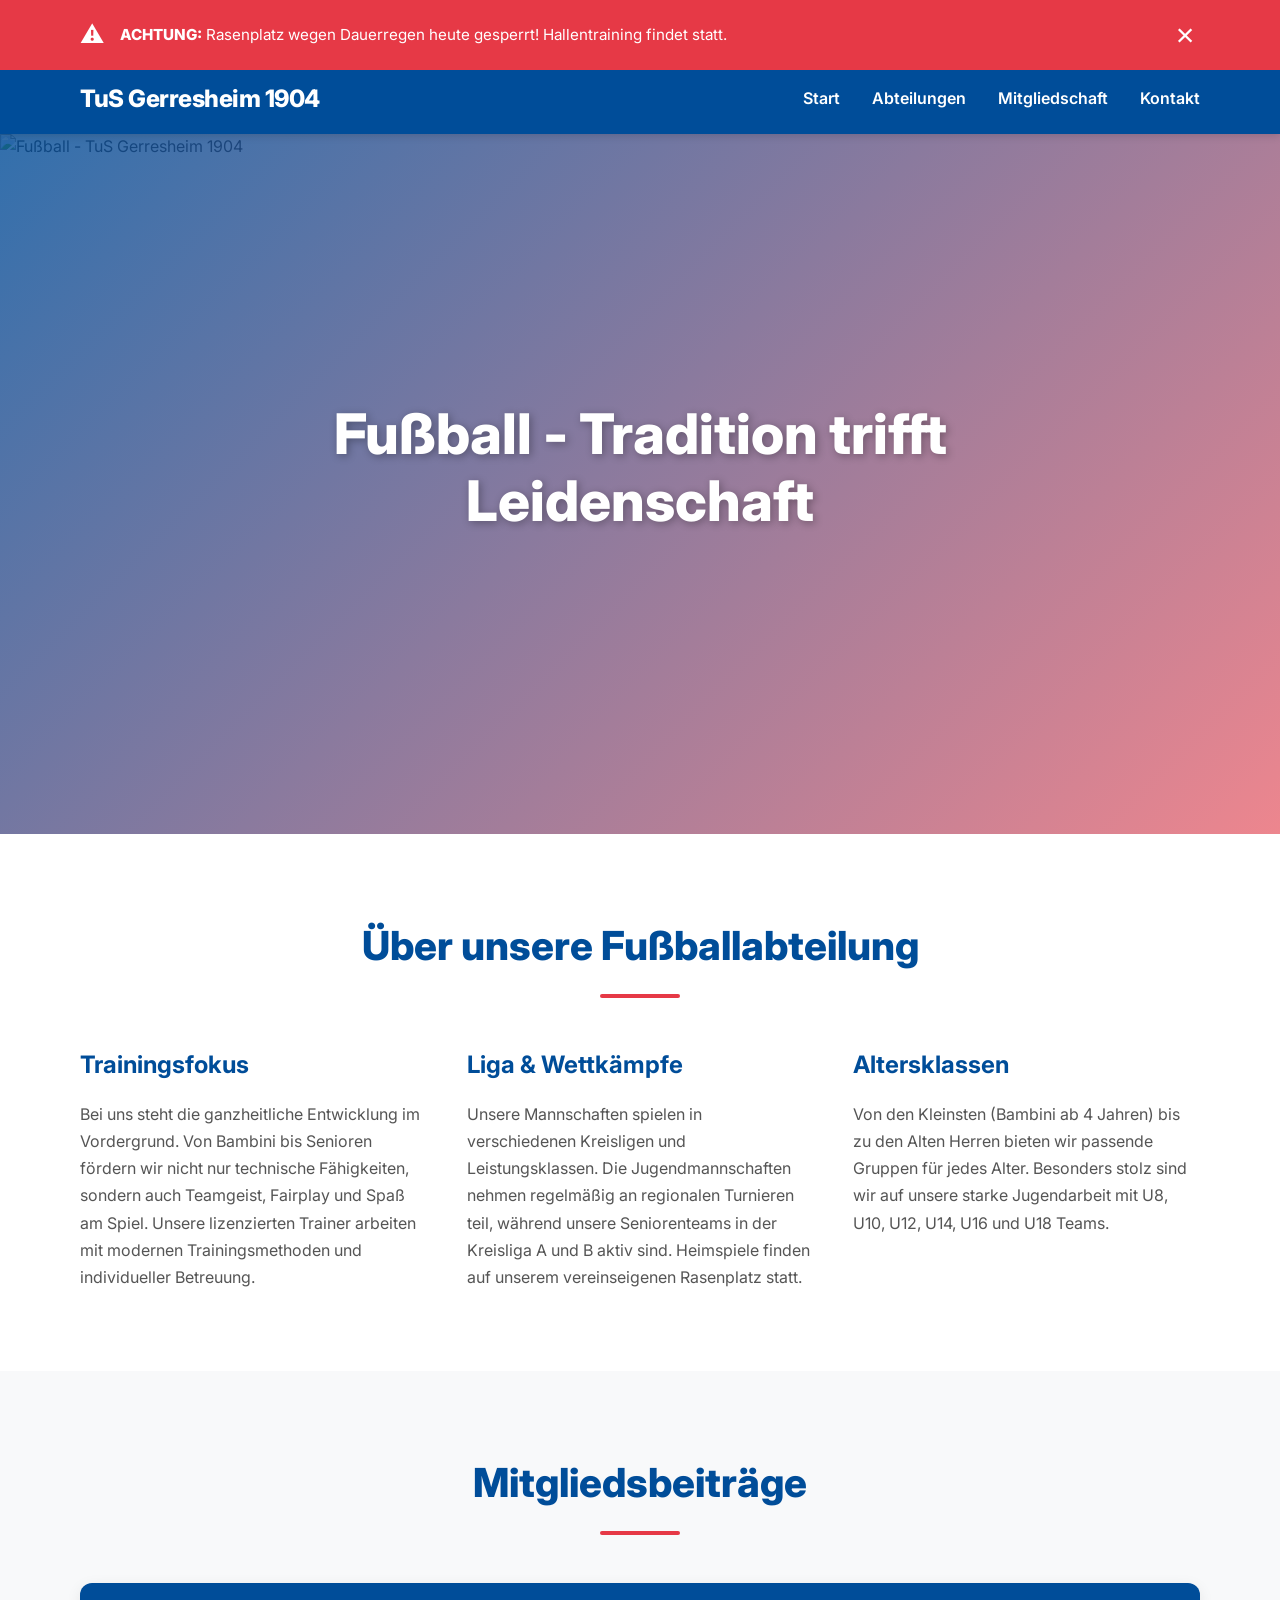
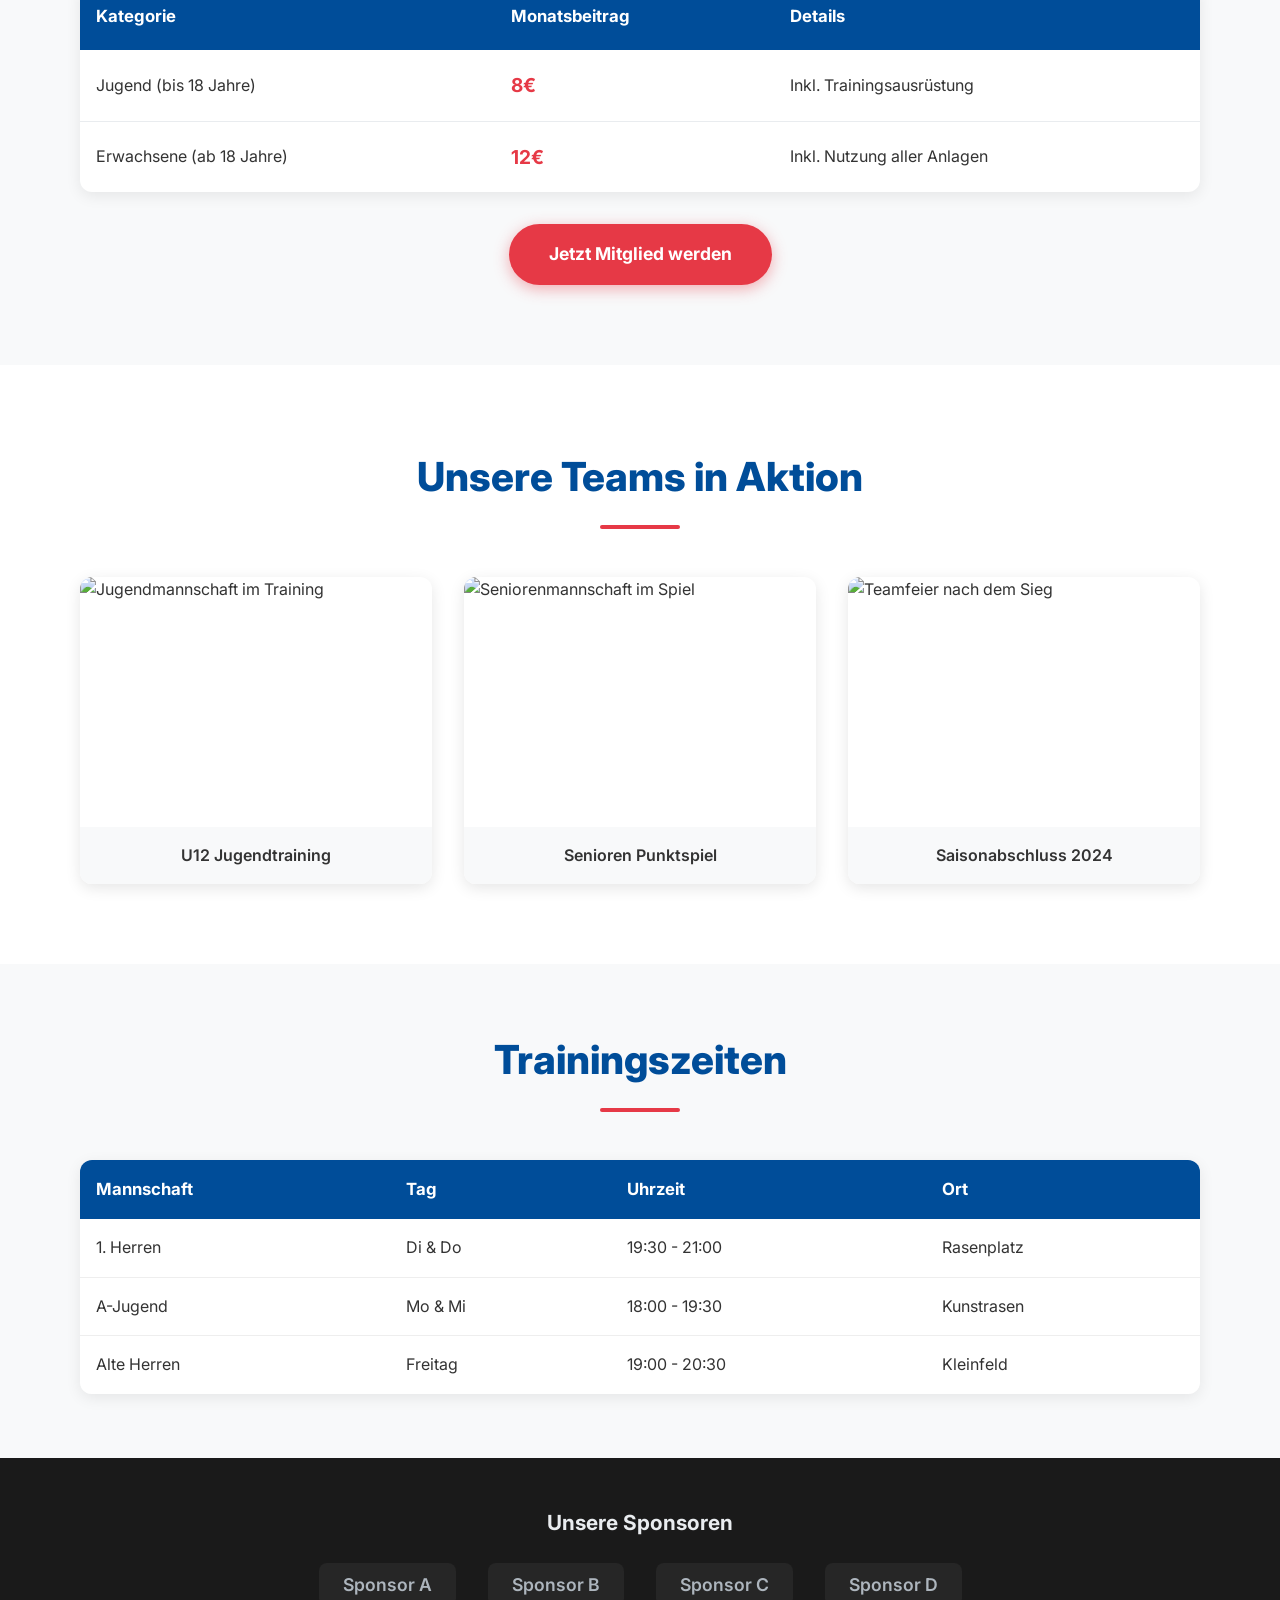
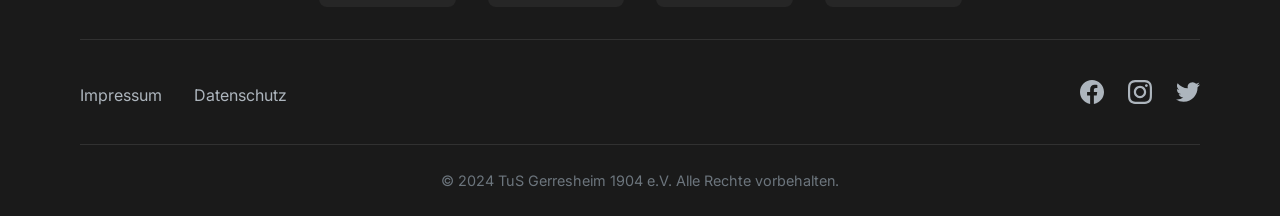
==== commit de944722: "m" ====
--- a/fussball.html
+++ b/fussball.html
@@ -33,11 +33,11 @@
                     <ul class="nav-list">
                         <li><a href="index.html">Start</a></li>
                         <li class="dropdown">
-                            <a href="index.html#abteilungen">Abteilungen</a>
+                            <a href="#">Abteilungen</a>
                             <ul class="dropdown-menu">
                                 <li><a href="fussball.html">Fußball</a></li>
                                 <li><a href="tennis.html">Tennis</a></li>
-                                <li><a href="index.html#turnen">Turnen</a></li>
+                                <li><a href="turnen.html">Turnen</a></li>
                             </ul>
                         </li>
                         <li><a href="mitgliedschaft.html">Mitgliedschaft</a></li>
@@ -60,7 +60,7 @@
                 <li><a href="index.html">Start</a></li>
                 <li><a href="fussball.html">Fußball</a></li>
                 <li><a href="tennis.html">Tennis</a></li>
-                <li><a href="index.html#turnen">Turnen</a></li>
+                <li><a href="turnen.html">Turnen</a></li>
                 <li><a href="mitgliedschaft.html">Mitgliedschaft</a></li>
                 <li><a href="kontakt.html">Kontakt</a></li>
             </ul>
@@ -183,6 +183,46 @@
                         alt="Teamfeier nach dem Sieg">
                     <p class="photo-caption">Saisonabschluss 2024</p>
                 </div>
+            </div>
+        </div>
+    </section>
+
+    <!-- ==================== TRAINING SCHEDULE ==================== -->
+    <section class="training-schedule section" style="background-color: #f8f9fa; padding: 4rem 0;">
+        <div class="container">
+            <h2 class="section-title">Trainingszeiten</h2>
+            <div class="table-wrapper">
+                <table class="schedule-table"
+                    style="width: 100%; background: white; border-radius: 8px; overflow: hidden; box-shadow: 0 4px 15px rgba(0,0,0,0.05);">
+                    <thead style="background-color: #004d99; color: white;">
+                        <tr>
+                            <th style="padding: 1rem;">Mannschaft</th>
+                            <th style="padding: 1rem;">Tag</th>
+                            <th style="padding: 1rem;">Uhrzeit</th>
+                            <th style="padding: 1rem;">Ort</th>
+                        </tr>
+                    </thead>
+                    <tbody>
+                        <tr style="border-bottom: 1px solid #eee;">
+                            <td style="padding: 1rem;">1. Herren</td>
+                            <td style="padding: 1rem;">Di & Do</td>
+                            <td style="padding: 1rem;">19:30 - 21:00</td>
+                            <td style="padding: 1rem;">Rasenplatz</td>
+                        </tr>
+                        <tr style="border-bottom: 1px solid #eee;">
+                            <td style="padding: 1rem;">A-Jugend</td>
+                            <td style="padding: 1rem;">Mo & Mi</td>
+                            <td style="padding: 1rem;">18:00 - 19:30</td>
+                            <td style="padding: 1rem;">Kunstrasen</td>
+                        </tr>
+                        <tr>
+                            <td style="padding: 1rem;">Alte Herren</td>
+                            <td style="padding: 1rem;">Freitag</td>
+                            <td style="padding: 1rem;">19:00 - 20:30</td>
+                            <td style="padding: 1rem;">Kleinfeld</td>
+                        </tr>
+                    </tbody>
+                </table>
             </div>
         </div>
     </section>
--- a/styles.css
+++ b/styles.css
@@ -7,6 +7,9 @@
 
 html {
     scroll-behavior: smooth;
+    margin: 0 !important;
+    padding: 0 !important;
+    height: 100%;
 }
 
 body {
@@ -14,6 +17,9 @@
     line-height: 1.6;
     color: #333;
     background-color: #f8f9fa;
+    margin: 0 !important;
+    padding: 0 !important;
+    height: 100%;
 }
 
 .container {
@@ -29,7 +35,8 @@
     color: white;
     padding: 1rem 0;
     position: sticky;
-    top: 4rem;
+    top: 0;
+    margin-top: 4rem;
     z-index: 999;
     /* Below ticker (1001) */
     box-shadow: 0 2px 8px rgba(0, 0, 0, 0.15);
@@ -187,11 +194,16 @@
     /* Energetic Red */
     color: white;
     padding: 1rem 0;
+    margin: 0 !important;
+    border: none;
     animation: slideDown 0.5s ease;
-    position: sticky;
+    position: fixed;
     top: 0;
+    left: 0;
+    right: 0;
+    width: 100%;
     z-index: 1001;
-    /* Higher than header (1000) so it stays on top */
+    /* Higher than header (999) so it stays on top */
 }
 
 @keyframes slideDown {
@@ -260,6 +272,36 @@
     overflow: hidden;
 }
 
+/* Hero Slideshow Styles */
+.hero-slideshow {
+    position: absolute;
+    top: 0;
+    left: 0;
+    width: 100%;
+    height: 100%;
+}
+
+.hero-slide {
+    position: absolute;
+    top: 0;
+    left: 0;
+    width: 100%;
+    height: 100%;
+    opacity: 0;
+    transition: opacity 1.5s ease-in-out;
+}
+
+.hero-slide.active {
+    opacity: 1;
+}
+
+.hero-slide img {
+    width: 100%;
+    height: 100%;
+    object-fit: cover;
+}
+
+/* Legacy support for static hero image */
 .hero-image {
     position: absolute;
     top: 0;
@@ -281,6 +323,7 @@
     width: 100%;
     height: 100%;
     background: linear-gradient(135deg, rgba(0, 77, 153, 0.8), rgba(230, 57, 70, 0.6));
+    z-index: 5;
 }
 
 .hero-content {
@@ -317,6 +360,119 @@
     background-color: #d62839;
     transform: translateY(-2px);
     box-shadow: 0 6px 20px rgba(230, 57, 70, 0.6);
+}
+
+/* ==================== SLIDESHOW ENHANCEMENTS ==================== */
+
+/* Slide Content - Text Overlay for Each Individual Slide */
+.slide-content {
+    position: absolute;
+    top: 50%;
+    left: 50%;
+    transform: translate(-50%, -50%);
+    z-index: 10;
+    text-align: center;
+    color: white;
+    width: 90%;
+    max-width: 900px;
+    padding: 0 20px;
+}
+
+.slide-headline {
+    font-size: clamp(1.75rem, 5vw, 3.5rem);
+    font-weight: 800;
+    margin-bottom: 1.5rem;
+    line-height: 1.2;
+    text-shadow: 3px 3px 10px rgba(0, 0, 0, 0.5);
+    color: white;
+}
+
+.slide-text {
+    font-size: clamp(1rem, 2.5vw, 1.4rem);
+    margin-bottom: 2rem;
+    line-height: 1.6;
+    text-shadow: 2px 2px 8px rgba(0, 0, 0, 0.5);
+    color: white;
+    font-weight: 500;
+}
+
+.slide-cta {
+    display: inline-block;
+    background-color: #e63946;
+    color: white;
+    padding: 1rem 2.5rem;
+    font-size: 1.1rem;
+    font-weight: 700;
+    text-decoration: none;
+    border-radius: 50px;
+    transition: all 0.3s ease;
+    box-shadow: 0 4px 15px rgba(230, 57, 70, 0.4);
+}
+
+.slide-cta:hover {
+    background-color: #d62839;
+    transform: translateY(-2px);
+    box-shadow: 0 6px 20px rgba(230, 57, 70, 0.6);
+}
+
+/* Slideshow Navigation Controls */
+.slideshow-controls {
+    position: absolute;
+    bottom: 30px;
+    left: 50%;
+    transform: translateX(-50%);
+    z-index: 15;
+    display: flex;
+    gap: 12px;
+}
+
+.dot-indicator {
+    width: 14px;
+    height: 14px;
+    border-radius: 50%;
+    background-color: rgba(255, 255, 255, 0.5);
+    border: 2px solid rgba(255, 255, 255, 0.8);
+    cursor: pointer;
+    transition: all 0.3s ease;
+    padding: 0;
+}
+
+.dot-indicator:hover {
+    background-color: rgba(255, 255, 255, 0.8);
+    transform: scale(1.2);
+}
+
+.dot-indicator.active {
+    background-color: #e63946;
+    border-color: #e63946;
+    box-shadow: 0 0 10px rgba(230, 57, 70, 0.8);
+}
+
+/* Mobile Responsive Adjustments for Slideshow */
+@media screen and (max-width: 767px) {
+    .slide-headline {
+        font-size: clamp(1.5rem, 6vw, 2rem);
+        margin-bottom: 1rem;
+    }
+
+    .slide-text {
+        font-size: clamp(0.9rem, 3vw, 1.1rem);
+        margin-bottom: 1.5rem;
+    }
+
+    .slide-cta {
+        padding: 0.85rem 2rem;
+        font-size: 1rem;
+    }
+
+    .slideshow-controls {
+        bottom: 20px;
+    }
+
+    .dot-indicator {
+        width: 12px;
+        height: 12px;
+    }
 }
 
 /* ==================== SECTIONS GENERAL ==================== */
@@ -759,6 +915,19 @@
     font-size: 1.2rem;
 }
 
+/* Price highlight class for tennis page */
+.price-red {
+    color: #e63946;
+    font-weight: 700;
+}
+
+/* Text highlight utility class */
+.text-highlight {
+    color: #e63946 !important;
+    font-weight: 800;
+    font-size: 1.3em;
+}
+
 .cta-centered {
     text-align: center;
     margin-top: 2rem;
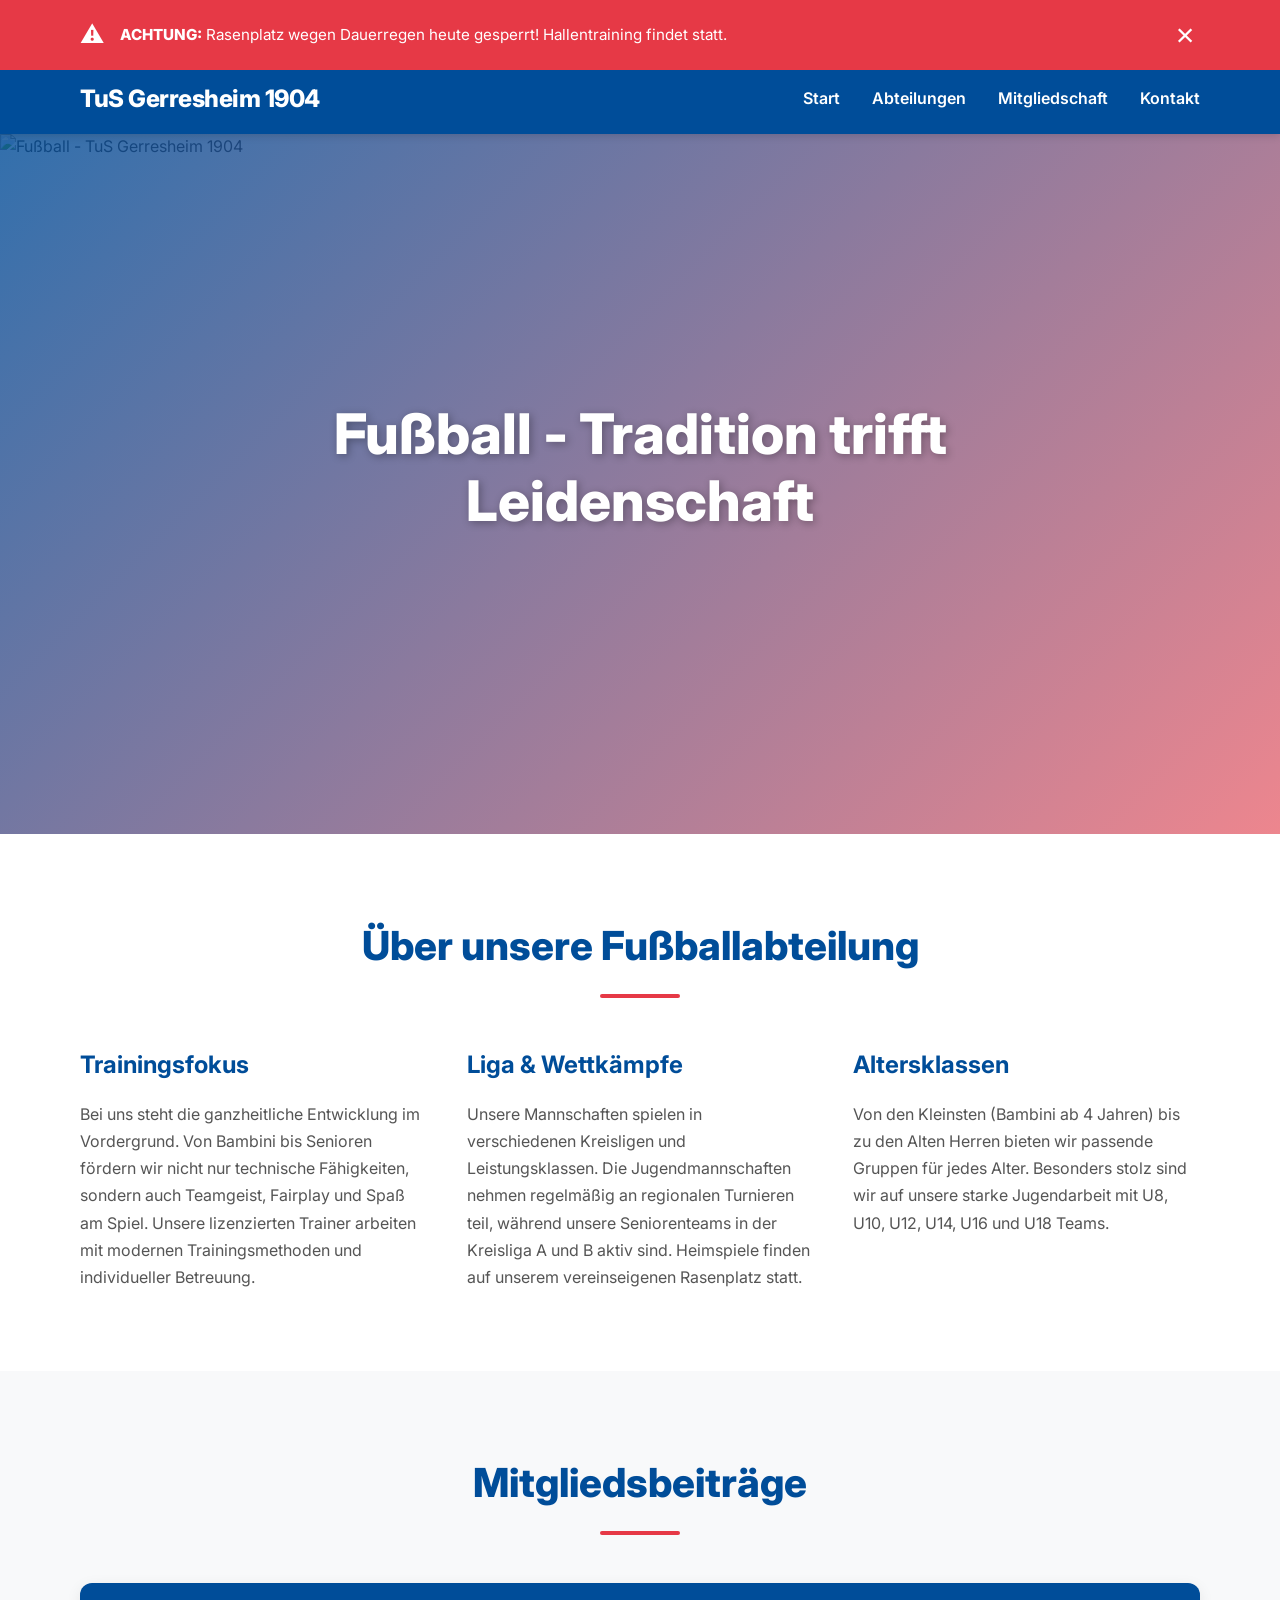
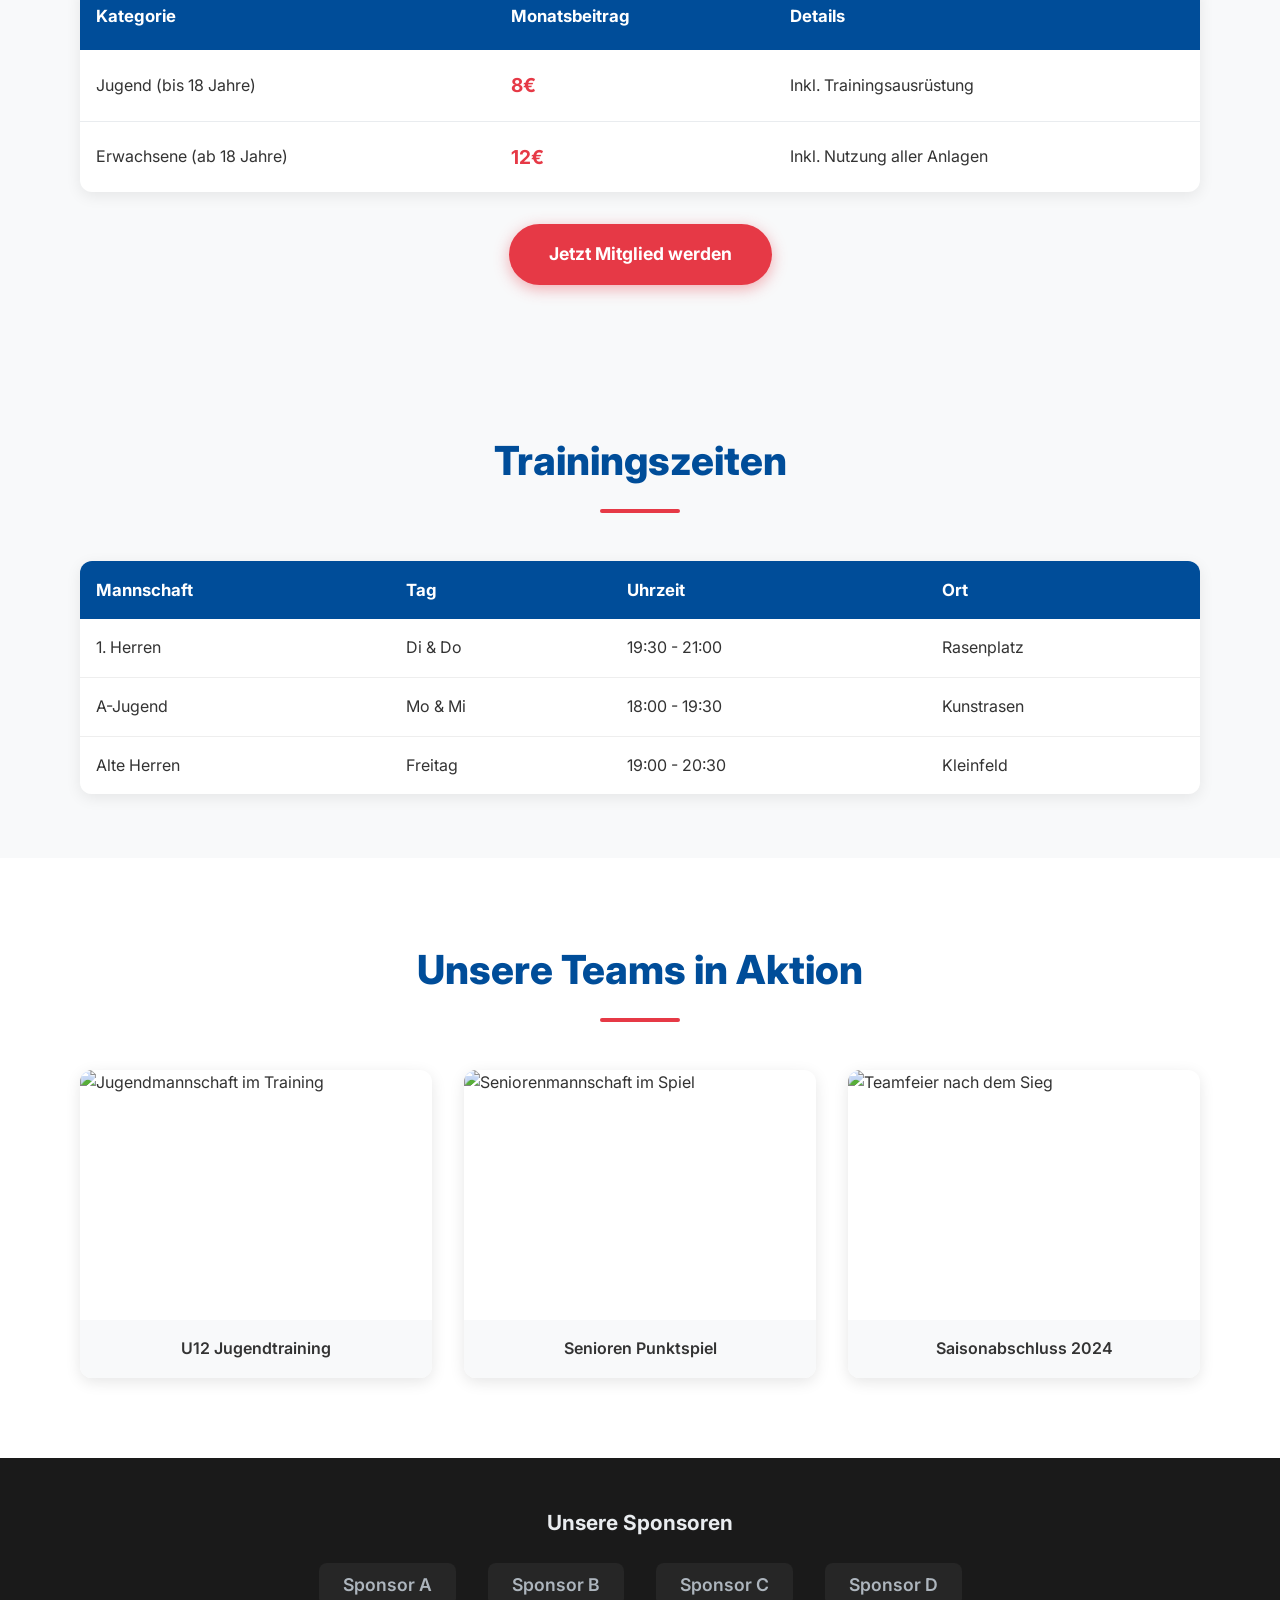
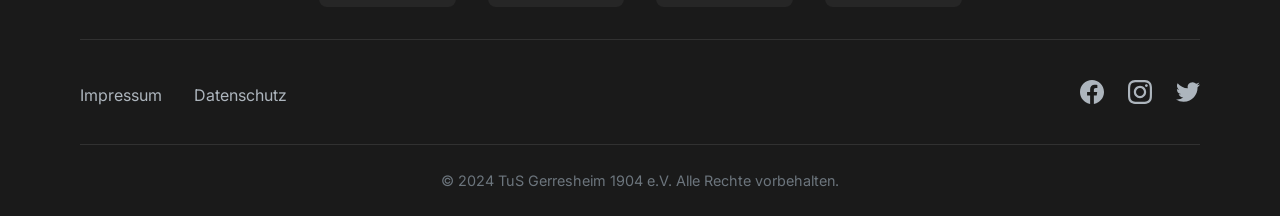
==== commit a636cd59: "F" ====
--- a/fussball.html
+++ b/fussball.html
@@ -160,33 +160,6 @@
         </div>
     </section>
 
-    <!-- ==================== TEAM GALLERY SECTION ==================== -->
-    <section class="team-gallery">
-        <div class="container">
-            <h2 class="section-title">Unsere Teams in Aktion</h2>
-
-            <div class="photo-grid">
-                <div class="photo-item">
-                    <img src="https://images.pexels.com/photos/274506/pexels-photo-274506.jpeg?auto=compress&cs=tinysrgb&w=800"
-                        alt="Jugendmannschaft im Training">
-                    <p class="photo-caption">U12 Jugendtraining</p>
-                </div>
-
-                <div class="photo-item">
-                    <img src="https://images.pexels.com/photos/262524/pexels-photo-262524.jpeg?auto=compress&cs=tinysrgb&w=800"
-                        alt="Seniorenmannschaft im Spiel">
-                    <p class="photo-caption">Senioren Punktspiel</p>
-                </div>
-
-                <div class="photo-item">
-                    <img src="https://images.pexels.com/photos/1884574/pexels-photo-1884574.jpeg?auto=compress&cs=tinysrgb&w=800"
-                        alt="Teamfeier nach dem Sieg">
-                    <p class="photo-caption">Saisonabschluss 2024</p>
-                </div>
-            </div>
-        </div>
-    </section>
-
     <!-- ==================== TRAINING SCHEDULE ==================== -->
     <section class="training-schedule section" style="background-color: #f8f9fa; padding: 4rem 0;">
         <div class="container">
@@ -226,6 +199,34 @@
             </div>
         </div>
     </section>
+
+    <!-- ==================== TEAM GALLERY SECTION ==================== -->
+    <section class="team-gallery">
+        <div class="container">
+            <h2 class="section-title">Unsere Teams in Aktion</h2>
+
+            <div class="photo-grid">
+                <div class="photo-item">
+                    <img src="https://images.pexels.com/photos/274506/pexels-photo-274506.jpeg?auto=compress&cs=tinysrgb&w=800"
+                        alt="Jugendmannschaft im Training">
+                    <p class="photo-caption">U12 Jugendtraining</p>
+                </div>
+
+                <div class="photo-item">
+                    <img src="https://images.pexels.com/photos/262524/pexels-photo-262524.jpeg?auto=compress&cs=tinysrgb&w=800"
+                        alt="Seniorenmannschaft im Spiel">
+                    <p class="photo-caption">Senioren Punktspiel</p>
+                </div>
+
+                <div class="photo-item">
+                    <img src="https://images.pexels.com/photos/1884574/pexels-photo-1884574.jpeg?auto=compress&cs=tinysrgb&w=800"
+                        alt="Teamfeier nach dem Sieg">
+                    <p class="photo-caption">Saisonabschluss 2024</p>
+                </div>
+            </div>
+        </div>
+    </section>
+
 
     <!-- ==================== FOOTER ==================== -->
     <footer class="site-footer">
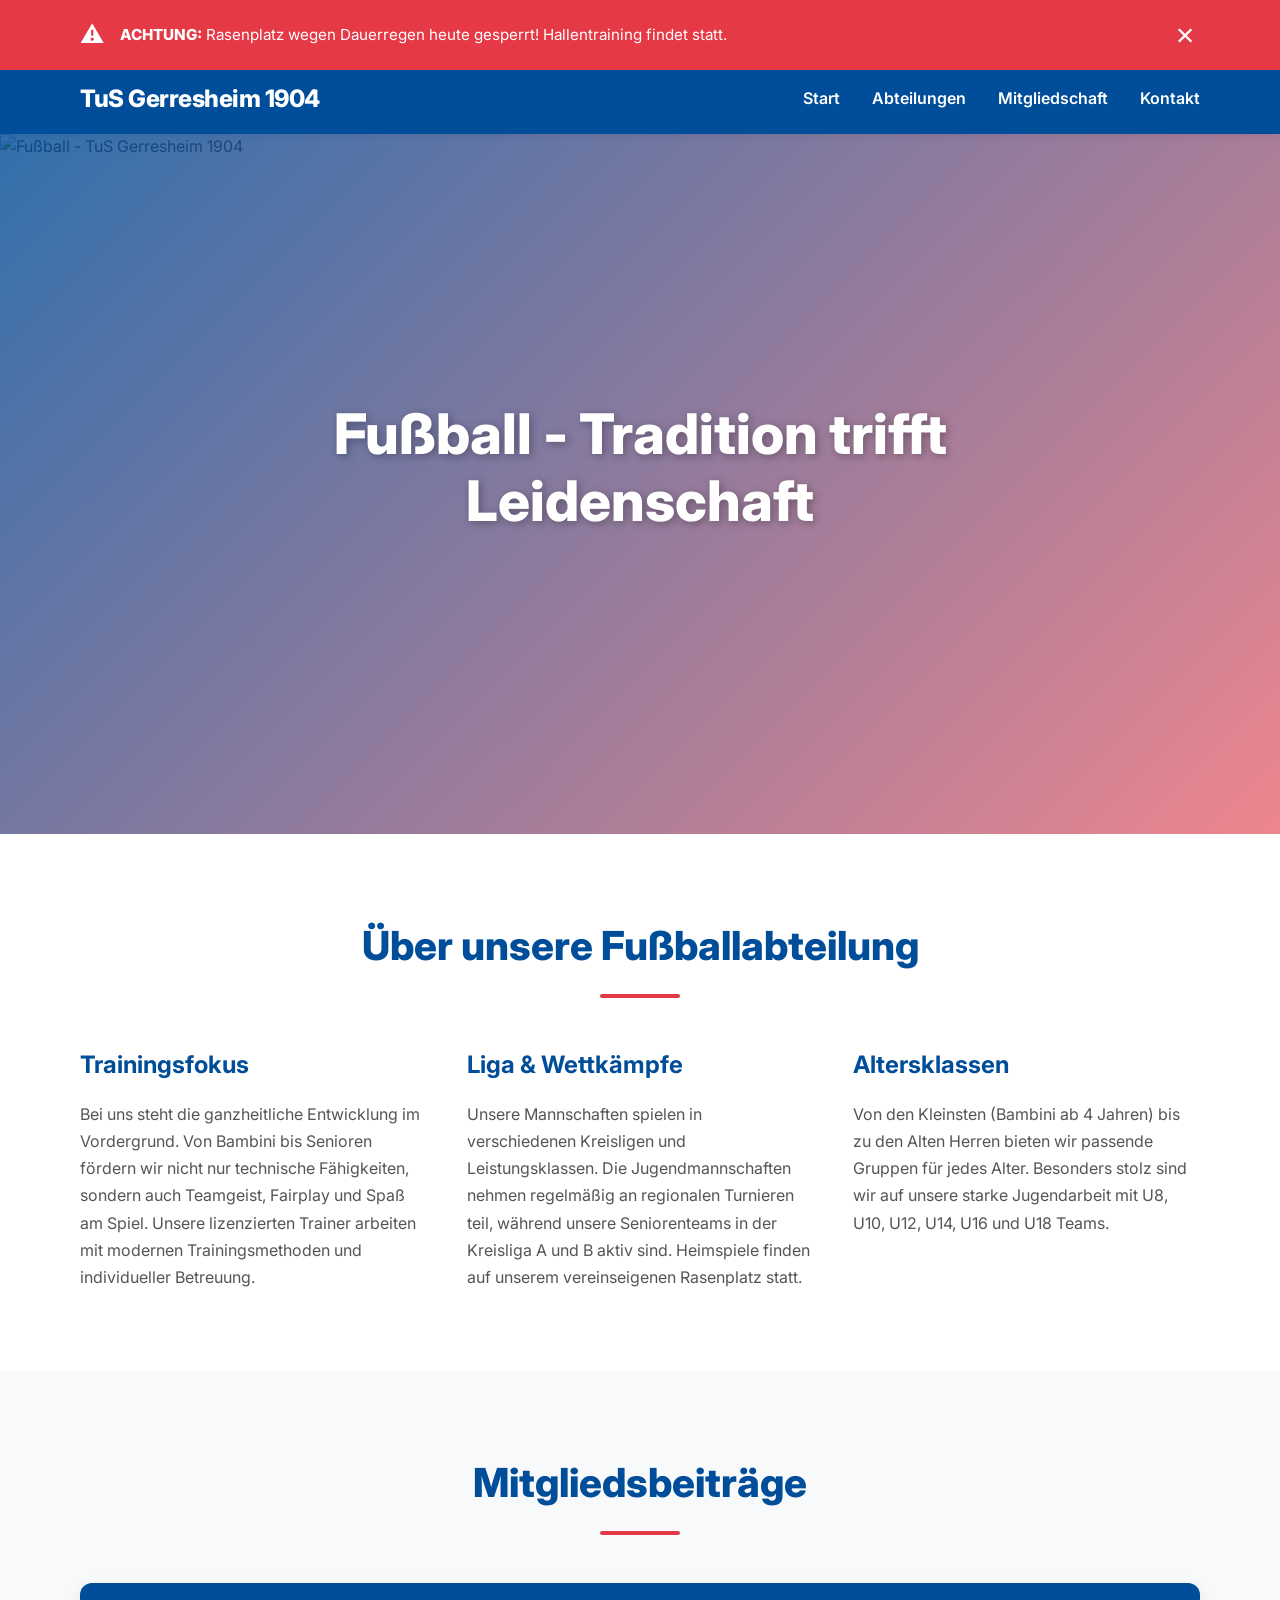
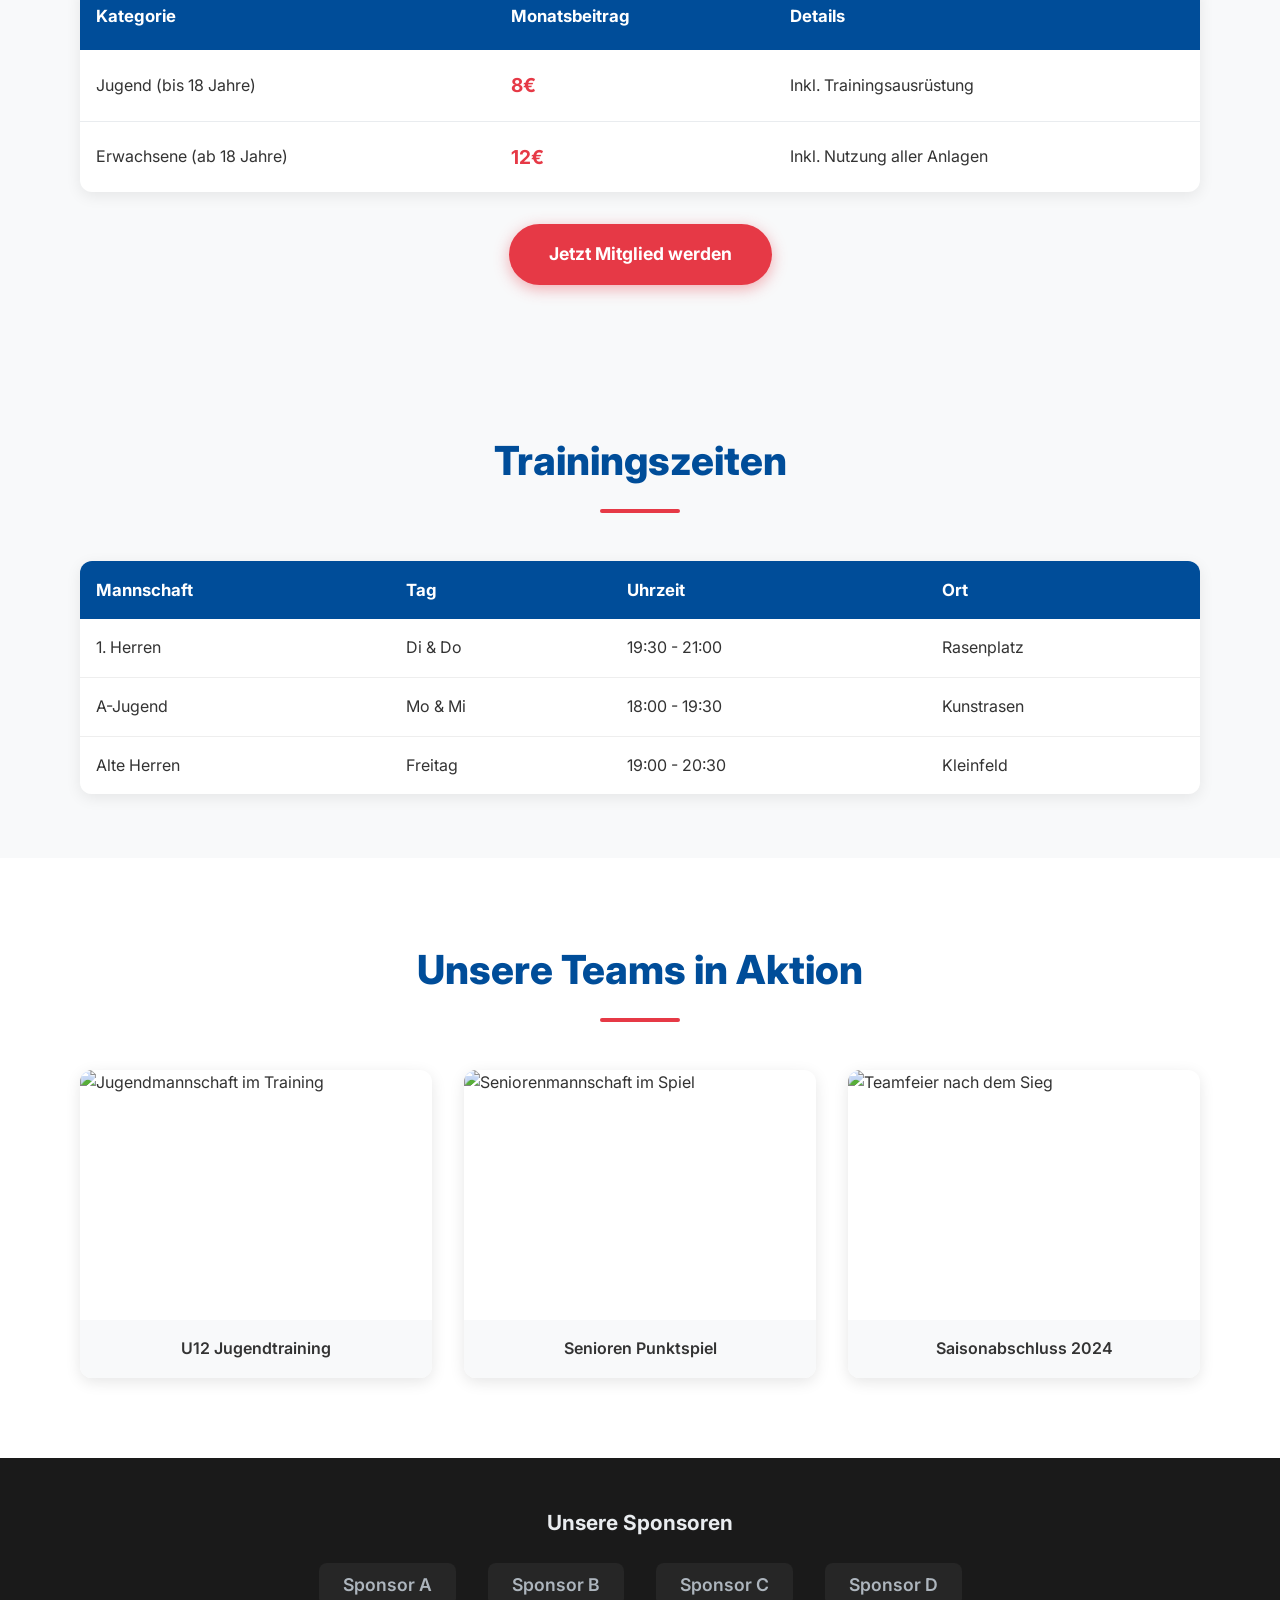
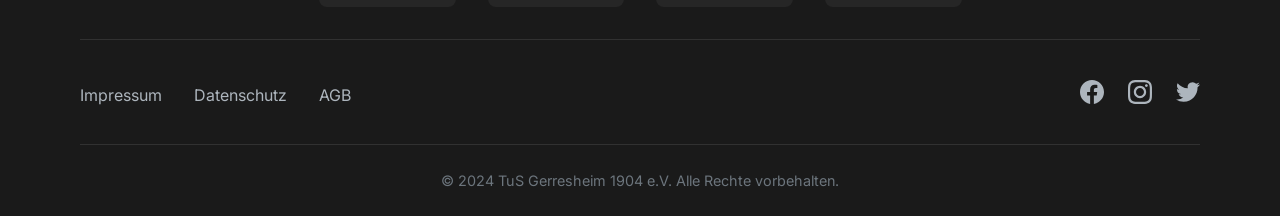
==== commit 3e148d7d: "Website fix" ====
--- a/fussball.html
+++ b/fussball.html
@@ -13,6 +13,9 @@
     <link rel="preconnect" href="https://fonts.gstatic.com" crossorigin>
     <link href="https://fonts.googleapis.com/css2?family=Inter:wght@400;600;700;800&display=swap" rel="stylesheet">
 
+    <!-- Favicon -->
+    <link rel="icon" type="image/png" href="favicon.png">
+
     <!-- Stylesheet -->
     <link rel="stylesheet" href="styles.css">
 </head>
@@ -25,7 +28,7 @@
             <div class="header-content">
                 <!-- Logo -->
                 <div class="logo">
-                    <h1>TuS Gerresheim 1904</h1>
+                    <h1><a href="index.html">TuS Gerresheim 1904</a></h1>
                 </div>
 
                 <!-- Desktop Navigation -->
@@ -245,8 +248,9 @@
             <!-- Footer Links & Social -->
             <div class="footer-content">
                 <div class="footer-links">
-                    <a href="#impressum">Impressum</a>
-                    <a href="#datenschutz">Datenschutz</a>
+                    <a href="impressum.html">Impressum</a>
+                    <a href="datenschutz.html">Datenschutz</a>
+                    <a href="agb.html">AGB</a>
                 </div>
 
                 <div class="social-media">
@@ -280,6 +284,9 @@
         </div>
     </footer>
 
+    <!-- Back to Top Button -->
+    <button id="backToTop" class="back-to-top" aria-label="Nach oben scrollen">&#9650;</button>
+
     <!-- JavaScript -->
     <script src="script.js"></script>
 
--- a/styles.css
+++ b/styles.css
@@ -34,12 +34,10 @@
     /* Deep Club Blue */
     color: white;
     padding: 1rem 0;
-    position: sticky;
-    top: 0;
     margin-top: 4rem;
-    z-index: 999;
-    /* Below ticker (1001) */
     box-shadow: 0 2px 8px rgba(0, 0, 0, 0.15);
+    /* Smooth transition when ticker is closed - header slides up */
+    transition: margin-top 0.3s ease;
 }
 
 .header-content {
@@ -52,6 +50,11 @@
     font-size: 1.5rem;
     font-weight: 800;
     letter-spacing: -0.5px;
+}
+
+.logo a {
+    color: inherit;
+    text-decoration: none;
 }
 
 /* Desktop Navigation */
@@ -662,6 +665,8 @@
     display: grid;
     grid-template-columns: repeat(auto-fit, minmax(250px, 1fr));
     gap: 2.5rem;
+    align-items: flex-start;
+    /* CRITICAL: Forces all cards to start at the top line */
 }
 
 .contact-card {
@@ -697,6 +702,7 @@
     color: #004d99;
     margin-bottom: 0.5rem;
     font-weight: 700;
+    white-space: nowrap;
 }
 
 .contact-role {
@@ -1247,15 +1253,24 @@
     }
 }
 
-.map-container {
+/* Map Wrapper - Eliminates whitespace around Google Maps iframe */
+.map-wrapper {
+    width: 100%;
+    height: 700px;
     border-radius: 12px;
     overflow: hidden;
     box-shadow: 0 4px 15px rgba(0, 0, 0, 0.1);
-}
-
-.map-container iframe {
-    width: 100%;
+    background-color: #e9ecef;
+    /* Fallback while map loads */
+}
+
+.map-wrapper iframe {
+    width: 100%;
+    height: 100%;
     display: block;
+    border: none;
+    margin: 0;
+    padding: 0;
 }
 
 .address-info h3 {
@@ -1304,4 +1319,73 @@
     left: 0;
     color: #e63946;
     font-weight: 700;
+}
+
+/* ==================== BACK TO TOP BUTTON ==================== */
+.back-to-top {
+    position: fixed;
+    bottom: 30px;
+    right: 30px;
+    width: 50px;
+    height: 50px;
+    border-radius: 50%;
+    background-color: #e63946;
+    color: white;
+    border: none;
+    font-size: 1.4rem;
+    cursor: pointer;
+    display: none;
+    align-items: center;
+    justify-content: center;
+    box-shadow: 0 4px 15px rgba(230, 57, 70, 0.4);
+    transition: all 0.3s ease;
+    z-index: 900;
+}
+
+.back-to-top:hover {
+    background-color: #d62839;
+    transform: translateY(-3px);
+    box-shadow: 0 6px 20px rgba(230, 57, 70, 0.6);
+}
+
+.back-to-top.visible {
+    display: flex;
+}
+
+/* ==================== LEGAL PAGES (Impressum, AGB, Datenschutz) ==================== */
+.legal-content {
+    background-color: white;
+    padding: 4rem 0;
+}
+
+.legal-content h2 {
+    font-size: 2rem;
+    color: #004d99;
+    margin-bottom: 1.5rem;
+    font-weight: 700;
+}
+
+.legal-content h3 {
+    font-size: 1.4rem;
+    color: #004d99;
+    margin-top: 2rem;
+    margin-bottom: 1rem;
+    font-weight: 700;
+}
+
+.legal-content p {
+    color: #555;
+    line-height: 1.8;
+    margin-bottom: 1rem;
+}
+
+.legal-content ul {
+    color: #555;
+    line-height: 1.8;
+    margin-bottom: 1rem;
+    padding-left: 1.5rem;
+}
+
+.legal-content ul li {
+    margin-bottom: 0.5rem;
 }
